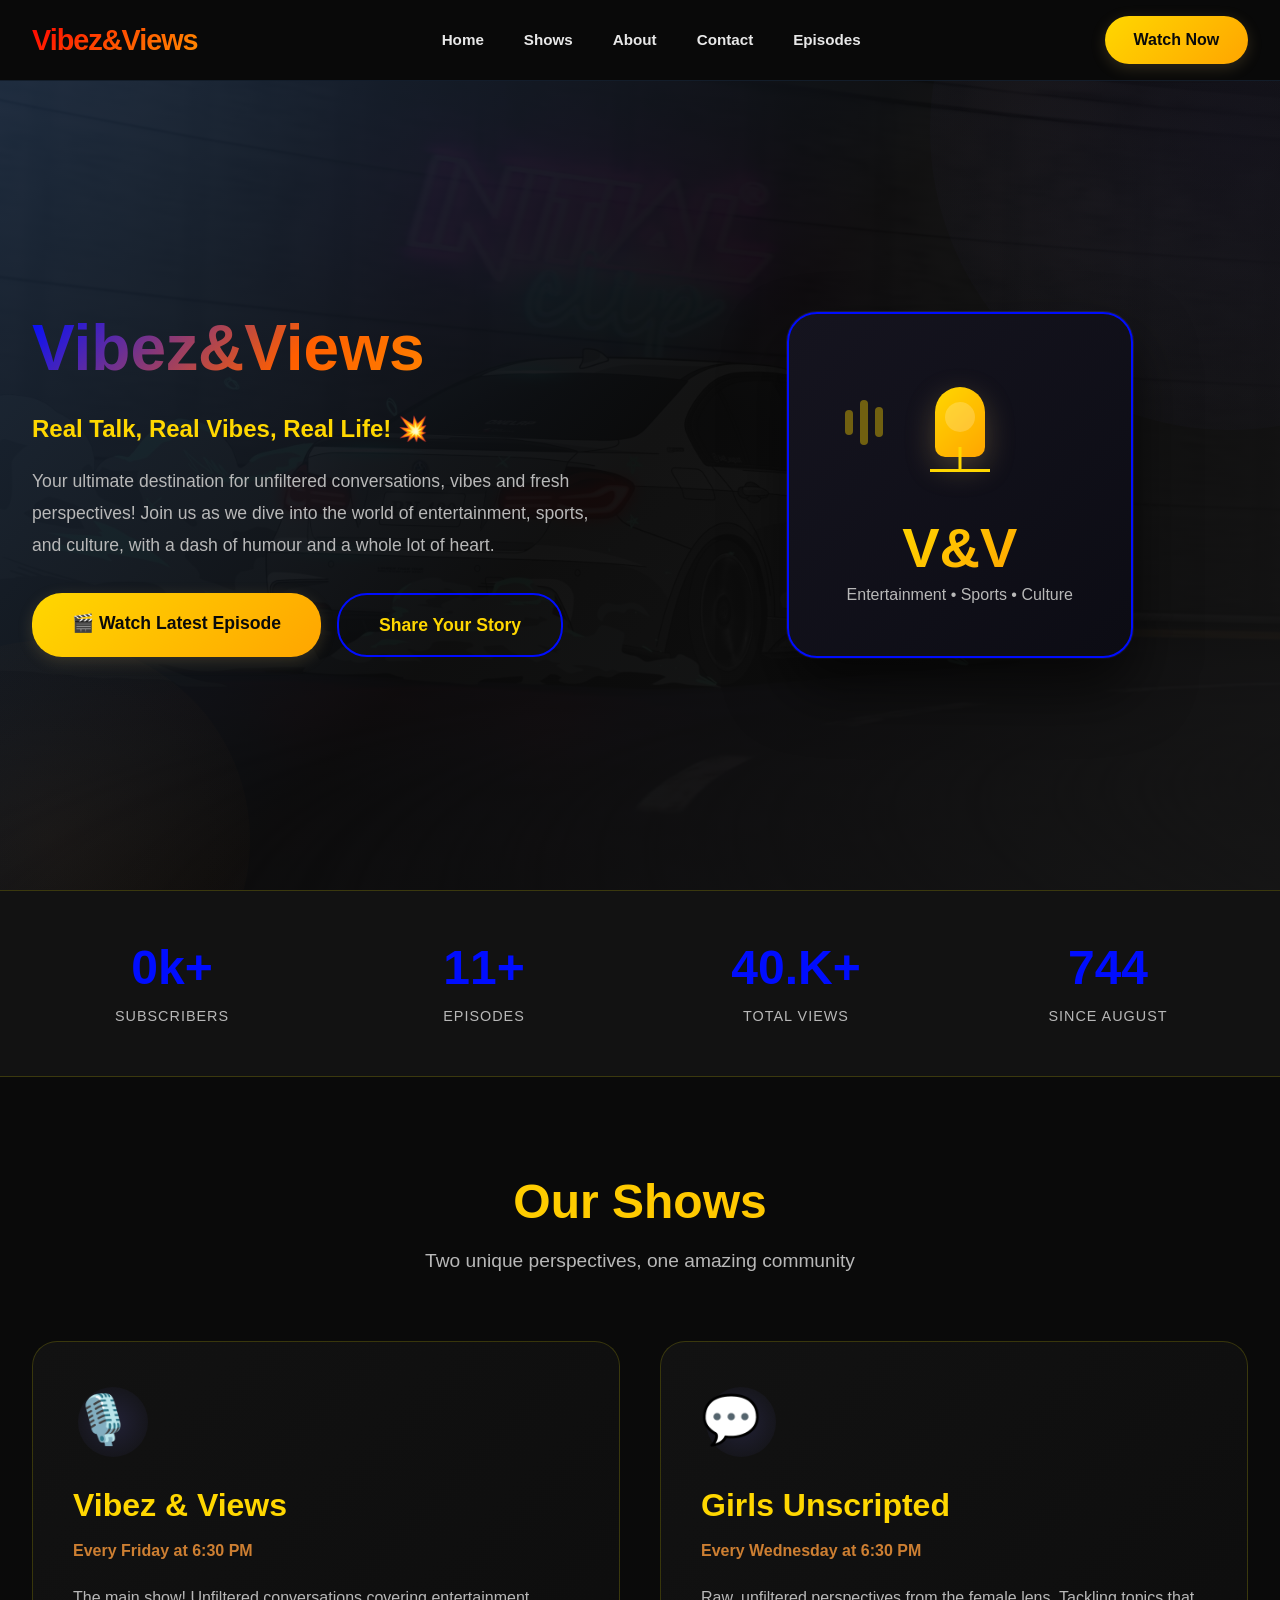
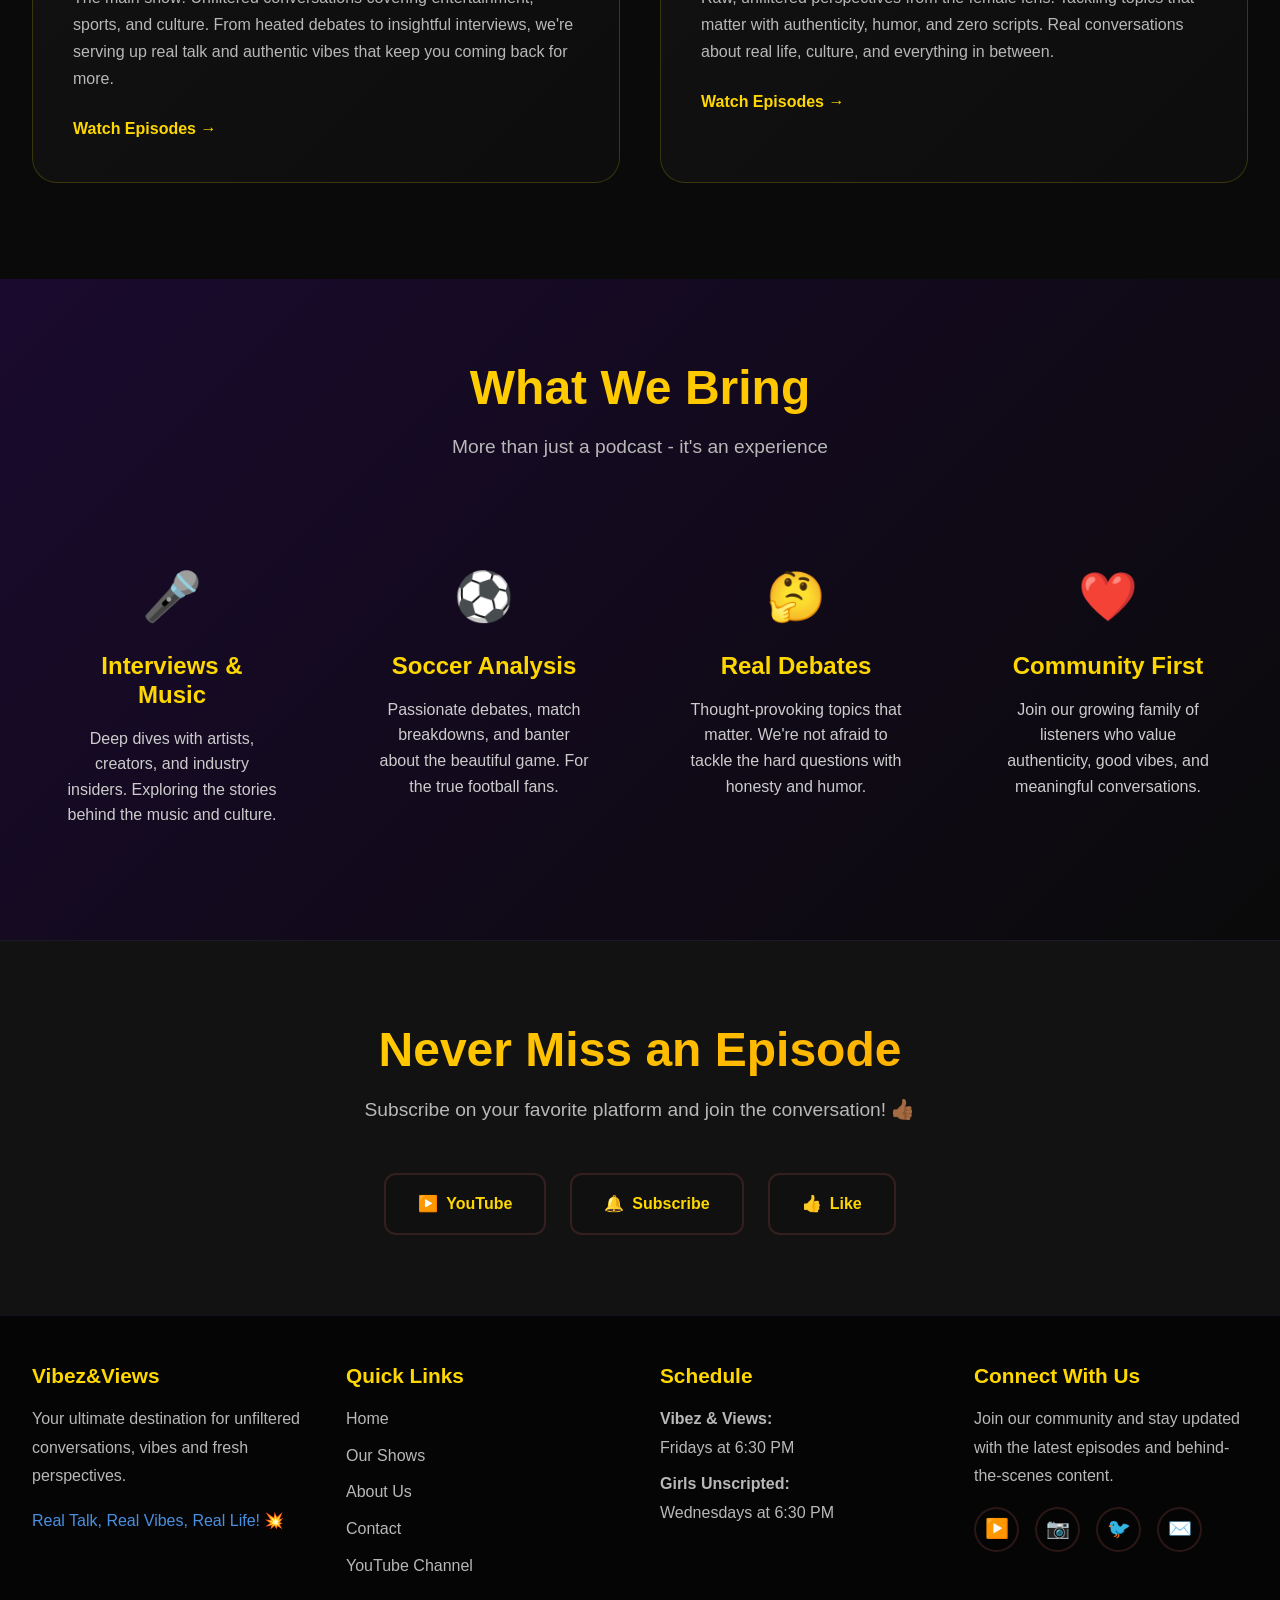
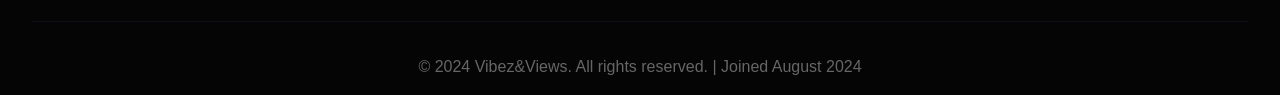
==== VandV/index.html @ 03bcaabc "Add files via upload" ====
<!DOCTYPE html>
<html lang="en">
<head>
    <meta charset="UTF-8">
    <meta name="viewport" content="width=device-width, initial-scale=1.0">
    <meta name="description" content="Vibez&Views - Your ultimate destination for unfiltered conversations, vibes and fresh perspectives. Real Talk, Real Vibes, Real Life!">
    <meta name="keywords" content="podcast, entertainment, sports, culture, interviews, debates">
    <title>Vibez&Views | Real Talk, Real Vibes, Real Life</title>
    <link rel="stylesheet" href="base.css">
    <link rel="stylesheet" href="components.css">
    <link rel="stylesheet" href="animations.css">
    <link rel="stylesheet" href="responsive.css">
</head>
<body>
    <!-- Header -->
    <header>
        <nav>
            <div class="logo" ><a href="#home">Vibez&Views</a></div>
            <ul class="nav-links">
                <li><a href="#home">Home</a></li>
                <li><a href="#shows">Shows</a></li>
                <li><a href="#about">About</a></li>
                <li><a href="contact.html">Contact</a></li>
                <li><a href="episodes.html">Episodes</a></li>
            </ul>
            <a href="https://www.youtube.com/@VibezandViews" target="_blank" class="subscribe-btn">Watch Now</a>
            <button class="mobile-menu-btn">☰</button>
        </nav>
    </header>

    <!-- Hero Section -->
    <section class="hero" id="home">
        <div class="hero-content">
            <div class="hero-text">
                <h1>Vibez&Views</h1>
                <p class="tagline">Real Talk, Real Vibes, Real Life! 💥</p>
                <p>Your ultimate destination for unfiltered conversations, vibes and fresh perspectives! Join us as we dive into the world of entertainment, sports, and culture, with a dash of humour and a whole lot of heart.</p>
                <div class="hero-cta">
                    <a href="https://www.youtube.com/@VibezandViews" target="_blank" class="btn-primary">🎬 Watch Latest Episode</a>
                    <a href="contact.html" class="btn-secondary">Share Your Story</a>
                </div>
            </div>
            <div class="hero-visual">
                <div class="podcast-cover">
                    <div class="mic-icon">
                        <div class="mic-body"></div>
                        <div class="mic-stand"></div>
                        <div class="sound-wave wave-1"></div>
                        <div class="sound-wave wave-2"></div>
                        <div class="sound-wave wave-3"></div>
                    </div>
                    <h2>V&V</h2>
                    <p style="text-align: center; color: #b8b8b8;">Entertainment • Sports • Culture</p>
                </div>
            </div>
        </div>
    </section>

    <!-- Stats Section -->
    <section class="stats">
        <div class="stats-container">
            <div class="stat-item">
                <h3>1k+</h3>
                <p>Subscribers</p>
            </div>
            <div class="stat-item">
                <h3>30+</h3>
                <p>Episodes</p>
            </div>
            <div class="stat-item">
                <h3>10.9K+</h3>
                <p>Total Views</p>
            </div>
            <div class="stat-item">
                <h3>2024</h3>
                <p>Since August</p>
            </div>
        </div>
    </section>

    <!-- Shows Section -->
    <section class="shows" id="shows">
        <div class="section-header">
            <h2>Our Shows</h2>
            <p>Two unique perspectives, one amazing community</p>
        </div>
        <div class="shows-grid">
            <div class="show-card">
                <div class="show-icon">
                    <span class="icon-emoji">🎙️</span>
                    <div class="icon-glow"></div>
                </div>
                <h3>Vibez & Views</h3>
                <p class="schedule">Every Friday at 6:30 PM</p>
                <p>The main show! Unfiltered conversations covering entertainment, sports, and culture. From heated debates to insightful interviews, we're serving up real talk and authentic vibes that keep you coming back for more.</p>
                <a href="https://www.youtube.com/@VibezandViews" target="_blank" class="watch-link">Watch Episodes →</a>
            </div>
            <div class="show-card">
                <div class="show-icon">
                    <span class="icon-emoji">💬</span>
                    <div class="icon-glow"></div>
                </div>
                <h3>Girls Unscripted</h3>
                <p class="schedule">Every Wednesday at 6:30 PM</p>
                <p>Raw, unfiltered perspectives from the female lens. Tackling topics that matter with authenticity, humor, and zero scripts. Real conversations about real life, culture, and everything in between.</p>
                <a href="https://www.youtube.com/@VibezandViews" target="_blank" class="watch-link">Watch Episodes →</a>
            </div>
        </div>
    </section>

    <!-- Features Section -->
    <section class="features" id="about">
        <div class="section-header">
            <h2>What We Bring</h2>
            <p>More than just a podcast - it's an experience</p>
        </div>
        <div class="features-grid">
            <div class="feature-card">
                <div class="feature-icon">
                    <span>🎤</span>
                </div>
                <h3>Interviews & Music</h3>
                <p>Deep dives with artists, creators, and industry insiders. Exploring the stories behind the music and culture.</p>
            </div>
            <div class="feature-card">
                <div class="feature-icon">
                    <span>⚽</span>
                </div>
                <h3>Soccer Analysis</h3>
                <p>Passionate debates, match breakdowns, and banter about the beautiful game. For the true football fans.</p>
            </div>
            <div class="feature-card">
                <div class="feature-icon">
                    <span>🤔</span>
                </div>
                <h3>Real Debates</h3>
                <p>Thought-provoking topics that matter. We're not afraid to tackle the hard questions with honesty and humor.</p>
            </div>
            <div class="feature-card">
                <div class="feature-icon">
                    <span>❤️</span>
                </div>
                <h3>Community First</h3>
                <p>Join our growing family of listeners who value authenticity, good vibes, and meaningful conversations.</p>
            </div>
        </div>
    </section>

             </div>
        </div>
    </section>

    <!-- Subscribe Section -->
    <section class="subscribe-section">
        <h2>Never Miss an Episode</h2>
        <p>Subscribe on your favorite platform and join the conversation! 👍🏾</p>
        <div class="platform-links">
            <a href="https://www.youtube.com/@VibezandViews" target="_blank" class="platform-btn">
                <span>▶️</span> YouTube
            </a>
            <a href="https://www.youtube.com/@VibezandViews" target="_blank" class="platform-btn">
                <span>🔔</span> Subscribe
            </a>
            <a href="https://www.youtube.com/@VibezandViews" target="_blank" class="platform-btn">
                <span>👍</span> Like
            </a>
        </div>
    </section>

    <!-- Footer -->
    <footer>
        <div class="footer-content">
            <div class="footer-section">
                <h3>Vibez&Views</h3>
                <p>Your ultimate destination for unfiltered conversations, vibes and fresh perspectives.</p>
                <p style="margin-top: 1rem; color: #4a90e2;">Real Talk, Real Vibes, Real Life! 💥</p>
            </div>
            <div class="footer-section">
                <h3>Quick Links</h3>
                <a href="#home">Home</a>
                <a href="#shows">Our Shows</a>
                <a href="#about">About Us</a>
                <a href="contact.html">Contact</a>
                <a href="https://www.youtube.com/@VibezandViews" target="_blank">YouTube Channel</a>
            </div>
            <div class="footer-section">
                <h3>Schedule</h3>
                <p><strong>Vibez & Views:</strong><br>Fridays at 6:30 PM</p>
                <p><strong>Girls Unscripted:</strong><br>Wednesdays at 6:30 PM</p>
            </div>
            <div class="footer-section">
                <h3>Connect With Us</h3>
                <p>Join our community and stay updated with the latest episodes and behind-the-scenes content.</p>
                <div class="social-links">
                    <a href="https://www.youtube.com/@VibezandViews" target="_blank" title="YouTube">▶️</a>
                    <a href="#" title="Instagram">📷</a>
                    <a href="#" title="Twitter">🐦</a>
                    <a href="contact.html" title="Contact">✉️</a>
                </div>
            </div>
        </div>
        <div class="footer-bottom">
            <p>&copy; 2024 Vibez&Views. All rights reserved. | Joined August 2024</p>
        </div>
    </footer>

    <script src="script.js"></script>
</body>
</html>
---- VandV/base.css ----
/* ========================================
   BASE STYLES & VARIABLES
   ======================================== */

* {
    margin: 0;
    padding: 0;
    box-sizing: border-box;
}

:root {
    /* Color Variables */
    --primary-gold: #FFD700;
    --gold-dark: #FFA500;
    --gold-light: #FFA500;
    --accent-bronze: #cd7f32;
    --primary-blue: rgb(0, 13, 255);
    --primary-green: #15ff00;
    --primary-red: #ff0000;
    --primary-orange: #ff5e00;
    --primary-pink: #ff005d;
    
    /* Background Colors */
    --bg-dark: #0a0a0a;
    --bg-darker: #050505;
    --bg-card: #121212;
    
    /* Text Colors */
    --text-light: #e8e8e8;
    --text-muted: #b8b8b8;
    
    /* Spacing */
    --spacing-xs: 0.5rem;
    --spacing-sm: 1rem;
    --spacing-md: 2rem;
    --spacing-lg: 4rem;
    --spacing-xl: 6rem;
    
    /* Border Radius */
    --radius-sm: 12px;
    --radius-md: 20px;
    --radius-lg: 25px;
    --radius-xl: 30px;
    
    /* Shadows */
    --shadow-sm: 0 4px 15px rgba(201, 169, 97, 0.2);
    --shadow-md: 0 8px 25px rgba(201, 169, 97, 0.3);
    --shadow-lg: 0 20px 50px rgba(201, 169, 97, 0.2);
    
    /* Transitions */
    --transition-fast: 0.2s ease;
    --transition-normal: 0.3s ease;
    --transition-slow: 0.5s ease;
}

/* ========================================
   BASE ELEMENTS
   ======================================== */

body {
    font-family: 'Segoe UI', Tahoma, Geneva, Verdana, sans-serif;
    background: var(--bg-dark);
    color: var(--text-light);
    overflow-x: hidden;
    line-height: 1.6;
}

h1, h2, h3, h4, h5, h6 {
    line-height: 1.2;
    font-weight: 900;
}

a {
    text-decoration: none;
    color: inherit;
    transition: var(--transition-normal);
}

button {
    border: none;
    background: none;
    cursor: pointer;
    font-family: inherit;
}

input, select, textarea {
    font-family: inherit;
    font-size: inherit;
}

img {
    max-width: 100%;
    height: auto;
    display: block;
}

/* ========================================
   UTILITY CLASSES
   ======================================== */

.container {
    max-width: 1400px;
    margin: 0 auto;
    padding: 0 var(--spacing-md);
}

.section-padding {
    padding: var(--spacing-xl) var(--spacing-md);
}

.text-center {
    text-align: center;
}

.text-gradient {
    background: linear-gradient(135deg, var(--primary-gold), var(--gold--primary-gold-light));
    -webkit-background-clip: text;
    -webkit-text-fill-color: transparent;
}

/* ========================================
   CUSTOM SCROLLBAR
   ======================================== */

::-webkit-scrollbar {
    width: 12px;
}

::-webkit-scrollbar-track {
    background: var(--bg-darker);
}

::-webkit-scrollbar-thumb {
    background: var(--primary-gold);
    border-radius: 6px;
}

::-webkit-scrollbar-thumb:hover {
    background: var(--gold--primary-gold-light);
}

/* Firefox */
* {
    scrollbar-width: thin;
    scrollbar-color: var(--primary-gold) var(--bg-darker);
}

/* ========================================
   TEXT SELECTION
   ======================================== */

::selection {
    background: var(--primary-gold);
    color: var(--bg-dark);
}

::-moz-selection {
    background: var(--primary-gold);
    color: var(--bg-dark);
}

/* ========================================
   FOCUS STYLES
   ======================================== */

*:focus-visible {
    outline: 2px solid var(--primary-gold);
    outline-offset: 2px;
}

/* ========================================
   PLACEHOLDER STYLES
   ======================================== */

::placeholder {
    color: rgba(184, 184, 184, 0.5);
    font-size: 0.95rem;
}

::-webkit-input-placeholder {
    color: rgba(184, 184, 184, 0.5);
}

::-moz-placeholder {
    color: rgba(184, 184, 184, 0.5);
}

:-ms-input-placeholder {
    color: rgba(184, 184, 184, 0.5);
}

/* ========================================
   SMOOTH TRANSITIONS
   ======================================== */

a, button, input, select, textarea {
    transition: all var(--transition-normal);
}

/* ========================================
   PRINT STYLES
   ======================================== */

@media print {
    header,
    .hero::before,
    .hero::after,
    .subscribe-section,
    footer,
    .mobile-menu-btn {
        display: none;
    }

    body {
        background: white;
        color: black;
    }

    .show-card,
    .feature-card,
    .contact-form-wrapper {
        border: 1px solid #ddd;
        break-inside: avoid;
        page-break-inside: avoid;
    }

    a[href]::after {
        content: " (" attr(href) ")";
        font-size: 0.8em;
        color: #666;
    }
}
---- VandV/components.css ----
/* ========================================
   HEADER & NAVIGATION
   ======================================== */

header {
    position: fixed;
    top: 0;
    width: 100%;
    background: rgba(10, 10, 10, 0.95);
    backdrop-filter: blur(10px);
    z-index: 1000;
    padding: 1rem 0;
    border-bottom: 1px solid rgba(74, 144, 226, 0.15);
    transition: box-shadow var(--transition-normal);
}

nav {
    max-width: 1400px;
    margin: 0 auto;
    padding: 0 var(--spacing-md);
    display: flex;
    justify-content: space-between;
    align-items: center;
}

.logo {
    font-size: 1.8rem;
    font-weight: 900;
    background: linear-gradient(135deg, var(--primary-red), var(--primary-orange), var(--gold-dark), var(--primary-green));
    background-size: 200% auto;
    -webkit-background-clip: text;
    -webkit-text-fill-color: transparent;
    letter-spacing: -1px;
    cursor: pointer;
}

.nav-links {
    display: flex;
    gap: 2.5rem;
    list-style: none;
}

.nav-links a {
    color: var(--text-light);
    font-weight: 600;
    font-size: 0.95rem;
    position: relative;
}

.nav-links a::after {
    content: '';
    position: absolute;
    bottom: -5px;
    left: 0;
    width: 0;
    height: 2px;
    background: var(--primary-orange);
    transition: width var(--transition-normal);
}

.nav-links a:hover {
    color: var(--primary-green);
}

.nav-links a:hover::after {
    width: 100%;
}

.subscribe-btn {
    background: linear-gradient(135deg, var(--primary-gold), var(--gold-dark));
    color: var(--bg-dark);
    padding: 0.7rem 1.8rem;
    border-radius: 25px;
    font-weight: 700;
    box-shadow: var(--shadow-sm);
}

.subscribe-btn:hover {
    transform: translateY(-2px);
    box-shadow: var(--shadow-md);
}

.mobile-menu-btn {
    display: none;
    color: var(--primary-gold);
    font-size: 1.5rem;
    cursor: pointer;
}

/* ========================================
   HERO SECTION
   ======================================== */

.hero {
    margin-top: 80px;
    min-height: 90vh;
    display: flex;
    align-items: center;
    background: linear-gradient(135deg, rgba(26, 42, 63, 0.95) 0%, rgba(10, 10, 10, 0.95) 50%, rgba(20, 20, 20, 0.95) 100%),
                url('images/hero-background.jpg');
    background-size: cover;
    background-position: center;
    background-repeat: no-repeat;
    background-attachment: fixed;
    position: relative;
    overflow: hidden;
}

.hero::before {
    content: '';
    position: absolute;
    width: 600px;
    height: 600px;
    background: radial-gradient(circle, rgba(107, 97, 201, 0.08), transparent);
    border-radius: 50%;
    top: -250px;
    right: -250px;
}

.hero::after {
    content: '';
    position: absolute;
    width: 400px;
    height: 400px;
    background: radial-gradient(circle, rgba(205, 127, 50, 0.06), transparent);
    border-radius: 50%;
    bottom: -150px;
    left: -150px;
}

.hero-content {
    max-width: 1400px;
    margin: 0 auto;
    padding: 4rem var(--spacing-md);
    display: grid;
    grid-template-columns: 1fr 1fr;
    gap: 4rem;
    align-items: center;
    position: relative;
    z-index: 1;
}

.hero-text h1 {
    font-size: 4.5rem;
    font-weight: 900;
    line-height: 1.1;
    margin-bottom: 1.5rem;
    background: linear-gradient(135deg, #000dff, #ff5e00, #FFA500 , #15ff00, #ff0000);
    background-size: 200% auto;
    -webkit-background-clip: text;
    -webkit-text-fill-color: transparent;
}

.hero-text .tagline {
    font-size: 1.5rem;
    color: var(--primary-gold);
    margin-bottom: 1rem;
    font-weight: 700;
}

.hero-text p {
    font-size: 1.1rem;
    line-height: 1.8;
    color: var(--text-muted);
    margin-bottom: 2rem;
}

.hero-cta {
    display: flex;
    gap: 1rem;
    flex-wrap: wrap;
}

.btn-primary {
    background: linear-gradient(135deg, var(--primary-gold), var(--gold-dark));
    color: var(--bg-dark);
    padding: 1rem 2.5rem;
    border-radius: var(--radius-xl);
    font-weight: 700;
    font-size: 1.1rem;
    display: inline-block;
    box-shadow: var(--shadow-sm);
}

.btn-primary:hover {
    transform: translateY(-3px);
    box-shadow: 0 12px 35px rgba(106, 97, 201, 0.4);
}

.btn-primary:active {
    transform: translateY(0) scale(0.98);
}

.btn-secondary {
    background: transparent;
    color: var(--primary-gold);
    padding: 1rem 2.5rem;
    border: 2px solid var(--primary-blue);
    border-radius: var(--radius-xl);
    font-weight: 700;
    font-size: 1.1rem;
    display: inline-block;
}

.btn-secondary:hover {
    background: var(--primary-gold);
    color: var(--bg-dark);
    box-shadow: var(--shadow-sm);
}

.btn-secondary:active {
    transform: scale(0.98);
}

.hero-visual {
    display: flex;
    justify-content: center;
    align-items: center;
    position: relative;
}

.podcast-cover {
    width: 60%;
    max-width: 500px;
    aspect-ratio: 1;
    background: linear-gradient(135deg, #15141f, #0c0c14);
    border-radius: var(--radius-xl);
    display: flex;
    flex-direction: column;
    justify-content: center;
    align-items: center;
    padding: 3rem;
    box-shadow: 0 30px 60px rgba(0, 0, 0, 0.6),
                0 0 0 1px rgba(107, 97, 201, 0.2);
    border: 2px solid var(--primary-blue);
    position: relative;
}

.podcast-cover h2 {
    font-size: 3.5rem;
    text-align: center;
    margin-top: 2rem;
    background: linear-gradient(135deg, var(--primary-gold), var(--gold-light));
    -webkit-background-clip: text;
    -webkit-text-fill-color: transparent;
}

/* Microphone Icon */
.mic-icon {
    position: relative;
    width: 120px;
    height: 120px;
    display: flex;
    justify-content: center;
    align-items: center;
}

.mic-body {
    width: 50px;
    height: 70px;
    background: linear-gradient(135deg, var(--primary-gold), var(--gold-dark));
    border-radius: 25px 25px 10px 10px;
    position: relative;
    box-shadow: 0 10px 30px rgba(201, 169, 97, 0.3);
}

.mic-body::before {
    content: '';
    position: absolute;
    width: 30px;
    height: 30px;
    background: rgba(255, 255, 255, 0.2);
    border-radius: 50%;
    top: 15px;
    left: 50%;
    transform: translateX(-50%);
}

.mic-stand {
    position: absolute;
    bottom: 10px;
    width: 60px;
    height: 3px;
    background: var(--primary-gold);
}

.mic-stand::before {
    content: '';
    position: absolute;
    width: 3px;
    height: 25px;
    background: var(--primary-gold);
    bottom: 0;
    left: 50%;
    transform: translateX(-50%);
}

.sound-wave {
    position: absolute;
    width: 8px;
    background: var(--primary-gold);
    opacity: 0.4;
    border-radius: 4px;
}

.wave-1 {
    height: 30px;
    left: -25px;
}

.wave-2 {
    height: 45px;
    left: -40px;
}

.wave-3 {
    height: 25px;
    left: -55px;
}

/* ========================================
   STATS SECTION
   ======================================== */

.stats {
    background: var(--bg-card);
    padding: 3rem var(--spacing-md);
    border-top: 1px solid rgba(225, 215, 0, 0.2);
    border-bottom: 1px solid rgba(225, 215, 0, 0.2);
}

.stats-container {
    max-width: 1400px;
    margin: 0 auto;
    display: grid;
    grid-template-columns: repeat(auto-fit, minmax(200px, 1fr));
    gap: var(--spacing-md);
    text-align: center;
}

.stat-item {
    position: relative;
    overflow: hidden;
}

.stat-item h3 {
    font-size: 3rem;
    color: var(--primary-blue);
    margin-bottom: 0.5rem;
    font-weight: 900;
}

.stat-item p {
    color: var(--text-muted);
    font-size: 1rem;
    text-transform: uppercase;
    letter-spacing: 1px;
    font-size: 0.9rem;
}

.stat-item::before {
    content: '';
    position: absolute;
    bottom: 0;
    left: 50%;
    transform: translateX(-50%);
    width: 50px;
    height: 3px;
    background: linear-gradient(90deg, transparent, var(--primary-gold), transparent);
    opacity: 0;
    transition: opacity var(--transition-slow);
}

.stat-item:hover::before {
    opacity: 1;
}

/* ========================================
   SECTION HEADERS
   ======================================== */

.section-header {
    max-width: 1400px;
    margin: 0 auto 4rem;
    text-align: center;
}

.section-header h2 {
    font-size: 3rem;
    font-weight: 900;
    margin-bottom: 1rem;
    background: linear-gradient(135deg, var(--primary-gold), var(--gold-light));
    background-size: 200% auto;
    -webkit-background-clip: text;
    -webkit-text-fill-color: transparent;
}

.section-header p {
    font-size: 1.2rem;
    color: var(--text-muted);
}

/* ========================================
   SHOWS SECTION
   ======================================== */

.shows {
    padding: var(--spacing-xl) var(--spacing-md);
    background: var(--bg-dark);
}

.shows-grid {
    max-width: 1400px;
    margin: 0 auto;
    display: grid;
    grid-template-columns: repeat(auto-fit, minmax(320px, 1fr));
    gap: 2.5rem;
}

.show-card {
    background: linear-gradient(135deg, var(--bg-card), #0d0d0d);
    border-radius: var(--radius-lg);
    padding: 2.5rem;
    border: 1px solid rgba(225, 215, 0, 0.2);
    transition: all 0.4s;
    cursor: pointer;
    position: relative;
    overflow: hidden;
}

.show-card::before {
    content: '';
    position: absolute;
    top: 0;
    left: 0;
    right: 0;
    height: 4px;
    background: linear-gradient(90deg, var(--primary-gold), var(--accent-bronze));
    transform: scaleX(0);
    transition: transform 0.4s;
}

.show-card:hover::before {
    transform: scaleX(1);
}

.show-card:hover {
    transform: translateY(-10px);
    box-shadow: var(--shadow-lg);
    border-color: var(--primary-gold);
}

.show-icon {
    position: relative;
    width: 80px;
    height: 80px;
    margin-bottom: 1.5rem;
}

.icon-emoji {
    font-size: 3rem;
    position: relative;
    z-index: 2;
}

.icon-glow {
    position: absolute;
    top: 50%;
    left: 50%;
    transform: translate(-50%, -50%);
    width: 70px;
    height: 70px;
    background: radial-gradient(circle, rgba(99, 97, 201, 0.2), transparent);
    border-radius: 50%;
}

.show-card h3 {
    font-size: 2rem;
    margin-bottom: 0.8rem;
    color: var(--primary-gold);
}

.show-card .schedule {
    color: var(--accent-bronze);
    font-weight: 600;
    margin-bottom: 1.2rem;
    font-size: 1rem;
}

.show-card p {
    color: var(--text-muted);
    line-height: 1.7;
    margin-bottom: 1.5rem;
}

.watch-link {
    display: inline-block;
    color: var(--primary-gold);
    font-weight: 600;
    transition: all var(--transition-normal);
}

.watch-link:hover {
    color: var(--gold-light);
    transform: translateX(5px);
}

/* ========================================
   FEATURES SECTION
   ======================================== */

.features {
    padding: 5rem 2rem;
    background: linear-gradient(135deg, #1a0a2e 0%, #0a0a0a 100%);
}

.features-grid {
    max-width: 1400px;
    margin: 3rem auto 0;
    display: grid;
    grid-template-columns: repeat(auto-fit, minmax(250px, 1fr));
    gap: 2rem;
}

.feature-card {
    text-align: center;
    padding: 2rem;
}

.feature-icon span {
    font-size: 3rem;
    margin-bottom: 1rem;
    display: inline-block;
    animation: bounce 2s ease-in-out infinite;
}

.feature-card h3 {
    font-size: 1.5rem;
    margin-bottom: 1rem;
    color: #FFD700;
}

.feature-card p {
    color: #ccc;
    line-height: 1.6;
}


/* ========================================
   CONTACT SECTION
   ======================================== */

.contact-section {
    padding: var(--spacing-xl) var(--spacing-md);
    background: var(--bg-dark);
}

.contact-container {
    max-width: 1400px;
    margin: 0 auto;
    display: grid;
    grid-template-columns: 1fr 1.2fr;
    gap: 4rem;
    align-items: start;
}

.contact-info h2 {
    font-size: 3rem;
    font-weight: 900;
    margin-bottom: 1rem;
    background: linear-gradient(135deg, var(--primary-gold), var(--gold-light));
    -webkit-background-clip: text;
    -webkit-text-fill-color: transparent;
}

.contact-subtitle {
    font-size: 1.2rem;
    color: var(--text-muted);
    margin-bottom: 3rem;
    line-height: 1.6;
}

.contact-details {
    margin-bottom: 3rem;
}

.contact-item {
    display: flex;
    gap: 1.5rem;
    align-items: start;
    margin-bottom: 2rem;
    padding: 1.5rem;
    background: rgba(99, 97, 201, 0.05);
    border-radius: var(--radius-sm);
    border: 1px solid rgba(97, 97, 201, 0.1);
    transition: all var(--transition-normal);
    position: relative;
}

.contact-item:hover {
    background: rgba(109, 97, 201, 0.08);
    transform: translateX(5px);
}

.contact-item::before {
    content: '';
    position: absolute;
    left: 0;
    top: 50%;
    transform: translateY(-50%);
    width: 4px;
    height: 0;
    background: var(--primary-gold);
    transition: height var(--transition-normal);
    border-radius: 2px;
}

.contact-item:hover::before {
    height: 60%;
}

.contact-icon {
    font-size: 2rem;
    width: 50px;
    height: 50px;
    background: linear-gradient(135deg, rgba(107, 97, 201, 0.2), rgba(55, 50, 205, 0.2));
    border-radius: var(--radius-sm);
    display: flex;
    align-items: center;
    justify-content: center;
    flex-shrink: 0;
}

.contact-item h4 {
    color: var(--primary-gold);
    margin-bottom: 0.3rem;
    font-size: 1.1rem;
}

.contact-item p {
    color: var(--text-muted);
}

.contact-cta {
    background: linear-gradient(135deg, var(--bg-card), #0d0d0d);
    padding: 2rem;
    border-radius: var(--radius-md);
    border: 1px solid rgba(101, 97, 201, 0.15);
}

.contact-cta h3 {
    color: var(--primary-gold);
    margin-bottom: 1rem;
    font-size: 1.3rem;
}

.contact-cta ul {
    list-style: none;
}

.contact-cta li {
    color: var(--text-muted);
    margin-bottom: 0.8rem;
    padding-left: 0.5rem;
}

/* ========================================
   CONTACT FORM
   ======================================== */

.contact-form-wrapper {
    background: linear-gradient(135deg, var(--bg-card), #0d0d0d);
    padding: 3rem;
    border-radius: var(--radius-lg);
    border: 1px solid rgba(102, 97, 201, 0.15);
    box-shadow: 0 20px 50px rgba(0, 0, 0, 0.3);
}

.contact-form h3 {
    font-size: 1.8rem;
    color: var(--primary-gold);
    margin-bottom: 2rem;
}

.form-group {
    margin-bottom: 1.8rem;
}

.form-group label {
    display: block;
    color: var(--text-light);
    margin-bottom: 0.6rem;
    font-weight: 600;
    font-size: 0.95rem;
}

.form-group input,
.form-group select,
.form-group textarea {
    width: 100%;
    padding: 1rem 1.2rem;
    background: rgba(255, 255, 255, 0.05);
    border: 1px solid rgba(106, 97, 201, 0.2);
    border-radius: var(--radius-sm);
    color: var(--text-light);
    font-size: 1rem;
    transition: all var(--transition-normal);
}

.form-group input:focus,
.form-group select:focus,
.form-group textarea:focus {
    outline: none;
    border-color: var(--primary-gold);
    background: rgba(255, 255, 255, 0.08);
    box-shadow: 0 0 0 3px rgba(104, 97, 201, 0.15),
                0 4px 12px rgba(107, 97, 201, 0.1);
}

.form-group textarea {
    resize: vertical;
    min-height: 120px;
}

.form-group select {
    cursor: pointer;
}

/* Phone Input with Country Code */
.phone-input-wrapper {
    display: flex;
    gap: 0.5rem;
}

.country-select {
    padding: 1rem;
    background: rgba(255, 255, 255, 0.05);
    border: 1px solid rgba(74, 144, 226, 0.2);
    border-radius: var(--radius-sm);
    color: var(--text-light);
    font-size: 1rem;
    cursor: pointer;
    transition: all var(--transition-normal);
    flex: 0 0 80px;
    min-width: 80px;
}

.country-select:focus {
    outline: none;
    border-color: var(--primary-blue);
    background: rgba(12, 8, 8, 0.08);
}

.phone-number-input {
    flex: 1;
}

/* File Upload Styles */
.file-upload-wrapper {
    margin-top: 0.5rem;
}

.file-input {
    display: none;
}

.file-label {
    display: flex;
    align-items: center;
    gap: 1rem;
    padding: 1.2rem;
    background: rgba(255, 255, 255, 0.05);
    border: 2px dashed rgba(74, 144, 226, 0.3);
    border-radius: var(--radius-sm);
    cursor: pointer;
    transition: all var(--transition-normal);
}

.file-label:hover {
    background: rgba(255, 255, 255, 0.08);
    border-color: var(--primary-blue);
}

.file-icon {
    font-size: 2rem;
}

.file-text {
    color: var(--primary-blue);
    font-weight: 600;
}

.file-name {
    color: var(--text-muted);
    font-size: 0.9rem;
    margin-left: auto;
}

.file-info {
    margin-top: 0.5rem;
    font-size: 0.85rem;
    color: var(--text-muted);
}

/* Drag and Drop Area */
.drag-drop-area {
    position: relative;
}

.drag-drop-label {
    flex-direction: column;
    text-align: center;
    padding: 2rem;
    min-height: 150px;
    justify-content: center;
}

.drag-drop-area.drag-over .file-label {
    background: rgba(74, 144, 226, 0.1);
    border-color: var(--primary-blue);
    border-style: solid;
}

.drag-drop-label .file-icon {
    font-size: 3rem;
    margin-bottom: 0.5rem;
}

.drag-drop-label .file-text {
    margin-bottom: 0.5rem;
}

.drag-drop-label .file-name {
    margin-left: 0;
    margin-top: 0.5rem;
}

.checkbox-group {
    display: flex;
    align-items: start;
}

.checkbox-label {
    display: flex;
    align-items: start;
    gap: 0.8rem;
    cursor: pointer;
    color: var(--text-muted);
    font-weight: 400;
}

.checkbox-label input[type="checkbox"] {
    width: auto;
    margin-top: 0.2rem;
    cursor: pointer;
    accent-color: var(--primary-gold);
}

.submit-btn {
    width: 100%;
    padding: 1.2rem 2rem;
    background: linear-gradient(135deg, var(--primary-gold), var(--gold-dark));
    color: var(--bg-dark);
    border: none;
    border-radius: var(--radius-sm);
    font-size: 1.1rem;
    font-weight: 700;
    cursor: pointer;
    transition: all var(--transition-normal);
    display: flex;
    align-items: center;
    justify-content: center;
    gap: 0.8rem;
    box-shadow: var(--shadow-md);
}

.submit-btn:hover {
    transform: translateY(-3px);
    box-shadow: 0 12px 35px rgba(104, 97, 201, 0.5);
}

.submit-btn:active {
    transform: translateY(-1px) scale(0.98);
}

.form-note {
    text-align: center;
    color: var(--text-muted);
    font-size: 0.9rem;
    margin-top: 1.5rem;
}

/* Form Validation States */
.form-group input.error,
.form-group select.error,
.form-group textarea.error {
    border-color: #cd3232;
}

.form-group input.success,
.form-group select.success,
.form-group textarea.success {
    border-color: #4CAF50;
}

/* ========================================
   SUBSCRIBE SECTION
   ======================================== */

.subscribe-section {
    padding: 5rem var(--spacing-md);
    background: var(--bg-card);
    text-align: center;
    border-top: 1px solid rgba(106, 97, 201, 0.1);
}

.subscribe-section h2 {
    font-size: 3rem;
    margin-bottom: 1rem;
    background: linear-gradient(135deg, var(--primary-gold), var(--gold-light));
    -webkit-background-clip: text;
    -webkit-text-fill-color: transparent;
}

.subscribe-section p {
    font-size: 1.2rem;
    color: var(--text-muted);
    margin-bottom: 3rem;
}

.platform-links {
    max-width: 800px;
    margin: 0 auto;
    display: flex;
    justify-content: center;
    gap: 1.5rem;
    flex-wrap: wrap;
}

.platform-btn {
    background: rgba(0, 0, 0, 0.1);
    color: var(--primary-gold);
    padding: 1rem 2rem;
    border-radius: var(--radius-sm);
    font-weight: 700;
    border: 2px solid rgba(201, 97, 97, 0.2);
    transition: all var(--transition-normal);
    display: flex;
    align-items: center;
    gap: 0.5rem;
}

.platform-btn:hover {
    background: var(--primary-gold);
    color: var(--bg-dark);
    transform: translateY(-3px);
    box-shadow: var(--shadow-md);
}

/* ========================================
    EPISODES PAGE HERO
   ======================================== */

.shows-hero {
    margin-top: 80px;
    padding: 5rem var(--spacing-md) 3rem;
    background: linear-gradient(135deg, rgba(26, 42, 63, 0.95) 0%, rgba(10, 10, 10, 0.95) 50%, rgba(20, 20, 20, 0.95) 100%),
                url('images/hero-background.jpg');
    text-align: center;
    position: relative;
    overflow: hidden;
}

.shows-hero::before {
    content: '';
    position: absolute;
    width: 500px;
    height: 500px;
    background: radial-gradient(circle, rgba(107, 97, 201, 0.08), transparent);
    border-radius: 50%;
    top: -200px;
    left: -100px;
    animation: pulse 6s ease-in-out infinite;
}

.shows-hero-content {
    max-width: 900px;
    margin: 0 auto;
    position: relative;
    z-index: 1;
}

.shows-hero h1 {
    font-size: 4rem;
    font-weight: 900;
    margin-bottom: 1rem;
    background: linear-gradient(135deg, #000dff, #ff5e00, #FFA500 , #15ff00, #ff0000);
    -webkit-background-clip: text;
    -webkit-text-fill-color: transparent;
    animation: fadeInUp 0.8s ease-out;
}

.shows-stats {
    display: flex;
    justify-content: center;
    gap: 3rem;
    margin-top: 2rem;
    flex-wrap: wrap;
}

.shows-stat {
    display: flex;
    flex-direction: column;
    align-items: center;
    gap: 0.5rem;
}

.stat-number {
    font-size: 2.5rem;
    font-weight: 900;
    color: var(--primary-gold);
}

.stat-label {
    color: var(--text-muted);
    text-transform: uppercase;
    font-size: 0.9rem;
    letter-spacing: 1px;
}

/* ========================================
   EPISODES SECTION
   ======================================== */

.episodes-section {
    padding: var(--spacing-xl) var(--spacing-md);
    background: var(--bg-dark);
}

.episodes-container {
    max-width: 1400px;
    margin: 0 auto;
}

.show-category {
    margin-bottom: 5rem;
}

.category-header {
    display: flex;
    justify-content: space-between;
    align-items: start;
    margin-bottom: 3rem;
    flex-wrap: wrap;
    gap: 2rem;
}

.category-info h2 {
    font-size: 2.5rem;
    color: var(--text-muted);
    margin-bottom: 0.5rem;
}

.category-description {
    color: var(--primary-orange);
    font-size: 1.1rem;
    margin-bottom: 1rem;
}

.schedule-badge {
    display: inline-block;
    background: rgba(74, 144, 226, 0.15);
    color: var(--primary-gold);
    padding: 0.5rem 1rem;
    border-radius: 20px;
    font-size: 0.9rem;
    font-weight: 600;
    border: 1px solid rgba(157, 225, 0, 0.2);
}

.schedule-badge-alt {
    background: rgba(58, 176, 219, 0.15);
    color: var(--primary-gold);
    border: 1px solid rgba(157, 225, 0, 0.2);
}

.view-all-btn {
    color: var(--primary-orange);
    font-weight: 600;
    font-size: 1.1rem;
    transition: all var(--transition-normal);
    white-space: nowrap;
}

.view-all-btn:hover {
    color: var(--blue-light);
    transform: translateX(5px);
}

/* ========================================
   EPISODES GRID
   ======================================== */

.episodes-grid {
    display: grid;
    grid-template-columns: repeat(auto-fill, minmax(350px, 1fr));
    gap: 2rem;
}

.episode-card {
    background: linear-gradient(135deg, var(--bg-card), #0d0d0d);
    border-radius: var(--radius-lg);
    overflow: hidden;
    border: 1px solid rgba(225, 215, 0, 0.2);
    transition: all 0.4s;
    display: block;
}

.episode-card:hover {
    transform: translateY(-10px);
    box-shadow: var(--shadow-lg);
    border-color: var(--primary-gold);
}

.video-wrapper {
    position: relative;
    width: 100%;
    padding-top: 56.25%; /* 16:9 Aspect Ratio */
    background: #000;
}

.video-wrapper iframe {
    position: absolute;
    top: 0;
    left: 0;
    width: 100%;
    height: 100%;
    border: none;
}

.episode-content {
    padding: 1.5rem;
}

.episode-title {
    font-size: 1.4rem;
    color: var(--primary-gold);
    margin-bottom: 0.8rem;
    line-height: 1.4;
}

.episode-description {
    color: var(--accent-bronze);
    line-height: 1.6;
    margin-bottom: 1rem;
    font-size: 0.95rem;
}

.episode-meta {
    display: flex;
    gap: 1.5rem;
    margin-top: 1rem;
    flex-wrap: wrap;
}

.episode-date,
.episode-views {
    color: var(--text-muted);
    font-size: 0.9rem;
}
/* ========================================
   FOOTER
   ======================================== */

footer {
    background: var(--bg-darker);
    padding: 3rem var(--spacing-md) 1rem;
    border-top: 1px solid rgba(109, 97, 201, 0.1);
}

.footer-content {
    max-width: 1400px;
    margin: 0 auto;
    display: grid;
    grid-template-columns: repeat(auto-fit, minmax(250px, 1fr));
    gap: 2.5rem;
    margin-bottom: 2rem;
}

.footer-section h3 {
    color: var(--primary-gold);
    margin-bottom: 1rem;
    font-size: 1.3rem;
}

.footer-section p,
.footer-section a {
    color: var(--text-muted);
    line-height: 1.8;
    display: block;
    margin-bottom: 0.5rem;
}

.footer-section a:hover {
    color: var(--primary-gold);
}

.social-links {
    display: flex;
    gap: 1rem;
    margin-top: 1rem;
}

.social-links a {
    width: 45px;
    height: 45px;
    background: rgba(0, 0, 0, 0.1);
    border: 2px solid rgba(201, 97, 97, 0.2);
    border-radius: 50%;
    display: flex;
    align-items: center;
    justify-content: center;
    color: var(--primary-gold);
    font-size: 1.2rem;
    transition: all var(--transition-normal);
}

.social-links a:hover {
    background: var(--primary-gold);
    color: var(--bg-dark);
    transform: translateY(-3px);
    box-shadow: 0 8px 20px rgba(104, 97, 201, 0.3);
}

.footer-bottom {
    text-align: center;
    padding-top: 2rem;
    border-top: 1px solid rgba(99, 97, 201, 0.1);
    color: #666666;
}
---- VandV/animations.css ----
/* ========================================
   KEYFRAME ANIMATIONS
   ======================================== */

@keyframes fadeInUp {
    from {
        opacity: 0;
        transform: translateY(30px);
    }
    to {
        opacity: 1;
        transform: translateY(0);
    }
}

@keyframes pulse {
    0%, 100% {
        transform: scale(1);
        opacity: 0.4;
    }
    50% {
        transform: scale(1.15);
        opacity: 0.6;
    }
}

@keyframes float {
    0%, 100% {
        transform: translateY(0px);
    }
    50% {
        transform: translateY(-20px);
    }
}

@keyframes wave {
    0%, 100% {
        height: 25px;
        opacity: 0.3;
    }
    50% {
        height: 50px;
        opacity: 0.6;
    }
}

@keyframes glow {
    0%, 100% {
        transform: translate(-50%, -50%) scale(1);
        opacity: 0.5;
    }
    50% {
        transform: translate(-50%, -50%) scale(1.3);
        opacity: 0.8;
    }
}

@keyframes gradient-shift {
    0% {
        background-position: 0% 50%;
    }
    50% {
        background-position: 100% 50%;
    }
    100% {
        background-position: 0% 50%;
    }
}

@keyframes slideInLeft {
    from {
        opacity: 0;
        transform: translateX(-50px);
    }
    to {
        opacity: 1;
        transform: translateX(0);
    }
}

@keyframes slideInRight {
    from {
        opacity: 0;
        transform: translateX(50px);
    }
    to {
        opacity: 1;
        transform: translateX(0);
    }
}

@keyframes shake {
    0%, 100% {
        transform: translateX(0);
    }
    25% {
        transform: translateX(-5px);
    }
    75% {
        transform: translateX(5px);
    }
}

@keyframes spin {
    0% {
        transform: rotate(0deg);
    }
    100% {
        transform: rotate(360deg);
    }
}

@keyframes bounce {
    0%, 100% {
        transform: translateY(0);
    }
    50% {
        transform: translateY(-10px);
    }
}

/* ========================================
   APPLIED ANIMATIONS
   ======================================== */

.hero::before {
    animation: pulse 6s ease-in-out infinite;
}

.hero::after {
    animation: pulse 8s ease-in-out infinite;
}

.hero-text h1 {
    animation: fadeInUp 0.8s ease-out;
}

.hero-text .tagline {
    animation: fadeInUp 0.8s ease-out 0.2s both;
}

.hero-text p {
    animation: fadeInUp 0.8s ease-out 0.4s both;
}

.hero-cta {
    animation: fadeInUp 0.8s ease-out 0.6s both;
}

.podcast-cover {
    animation: float 6s ease-in-out infinite;
}

.podcast-cover::after {
    content: '';
    position: absolute;
    inset: -10px;
    background: radial-gradient(circle at center, rgba(74, 144, 226, 0.3), transparent 70%);
    border-radius: var(--radius-xl);
    opacity: 0;
    transition: opacity var(--transition-slow);
    z-index: -1;
}

.podcast-cover:hover::after {
    opacity: 1;
}

.wave-1 {
    animation: wave 1.5s ease-in-out infinite;
    animation-delay: 0s;
}

.wave-2 {
    animation: wave 1.5s ease-in-out infinite;
    animation-delay: 0.2s;
}

.wave-3 {
    animation: wave 1.5s ease-in-out infinite;
    animation-delay: 0.4s;
}

.icon-glow {
    animation: glow 3s ease-in-out infinite;
}

.feature-icon span {
    display: inline-block;
    animation: bounce 2s ease-in-out infinite;
}

.feature-card:nth-child(1) .feature-icon span {
    animation-delay: 0s;
}

.feature-card:nth-child(2) .feature-icon span {
    animation-delay: 0.3s;
}

.feature-card:nth-child(3) .feature-icon span {
    animation-delay: 0.6s;
}

.feature-card:nth-child(4) .feature-icon span {
    animation-delay: 0.9s;
}

.logo,
.hero-text h1,
.section-header h2 {
    animation: gradient-shift 4s ease infinite;
}

.contact-info {
    animation: slideInLeft 0.8s ease-out;
}

.contact-form-wrapper {
    animation: slideInRight 0.8s ease-out;
}

.show-card::after {
    content: '';
    position: absolute;
    top: 0;
    left: -100%;
    width: 100%;
    height: 100%;
    background: linear-gradient(90deg, transparent, rgba(74, 144, 226, 0.1), transparent);
    transition: left var(--transition-slow);
}

.show-card:hover::after {
    left: 100%;
}

/* ========================================
   BUTTON EFFECTS
   ======================================== */

.btn-primary,
.btn-secondary,
.subscribe-btn,
.platform-btn,
.submit-btn {
    position: relative;
    overflow: hidden;
}

.btn-primary::before,
.btn-secondary::before {
    content: '';
    position: absolute;
    top: 50%;
    left: 50%;
    width: 0;
    height: 0;
    background: rgba(255, 255, 255, 0.1);
    border-radius: 50%;
    transform: translate(-50%, -50%);
    transition: width 0.6s, height 0.6s;
}

.btn-primary:hover::before,
.btn-secondary:hover::before {
    width: 300px;
    height: 300px;
}

/* ========================================
   SCROLL ANIMATIONS
   ======================================== */

.show-card,
.feature-card,
.contact-item {
    opacity: 0;
    transform: translateY(30px);
    transition: opacity 0.6s ease, transform 0.6s ease;
}

.show-card.visible,
.feature-card.visible,
.contact-item.visible,
.stat-item.visible {
    opacity: 1;
    transform: translateY(0);
}

/* ========================================
   LOADING STATE
   ======================================== */

.submit-btn.loading {
    pointer-events: none;
    opacity: 0.7;
}

.submit-btn.loading::after {
    content: '';
    position: absolute;
    right: 20px;
    top: 50%;
    transform: translateY(-50%);
    width: 20px;
    height: 20px;
    border: 3px solid rgba(0, 0, 0, 0.3);
    border-top-color: var(--bg-dark);
    border-radius: 50%;
    animation: spin 0.8s linear infinite;
}

/* ========================================
   PERFORMANCE OPTIMIZATIONS
   ======================================== */

.hero-text h1,
.podcast-cover,
.show-card,
.feature-card {
    transform: translateZ(0);
    will-change: transform;
}

@media (hover: hover) {
    .show-card:not(:hover),
    .feature-card:not(:hover) {
        will-change: auto;
    }
}

/* ========================================
   REDUCED MOTION
   ======================================== */

@media (prefers-reduced-motion: reduce) {
    *,
    *::before,
    *::after {
        animation-duration: 0.01ms !important;
        animation-iteration-count: 1 !important;
        transition-duration: 0.01ms !important;
    }
}

@media (max-width: 768px) {
    .podcast-cover,
    .hero::before,
    .hero::after,
    .sound-wave,
    .icon-glow {
        animation: none;
    }
}
---- VandV/responsive.css ----
/* ========================================
   RESPONSIVE MEDIA QUERIES
   ======================================== */

/* Large Screens */
@media (min-width: 1400px) {
    .container {
        max-width: 1600px;
    }
    
    .hero-text h1 {
        font-size: 5rem;
    }
    
    .section-header h2 {
        font-size: 3.5rem;
    }
}

/* Desktop */
@media (max-width: 1399px) {
    .hero-text h1 {
        font-size: 4rem;
    }
}

/* Tablet Landscape */
@media (max-width: 1199px) {
    .hero-content {
        gap: 3rem;
    }
    
    .contact-container {
        gap: 3rem;
    }
}

/* Tablet */
@media (max-width: 1023px) {
    nav {
        padding: 0 1.5rem;
    }
    
    .nav-links {
        display: none;
    }
    
    .mobile-menu-btn {
        display: block;
    }
    
    .hero-content {
        grid-template-columns: 1fr;
        text-align: center;
        padding: 3rem 1.5rem;
    }
    
    .hero-text h1 {
        font-size: 3.5rem;
    }
    
    .hero-cta {
        justify-content: center;
    }
    
    .podcast-cover {
        max-width: 400px;
        margin: 0 auto;
    }
    
    .stats-container {
        grid-template-columns: repeat(2, 1fr);
        gap: 2rem;
    }
    
    .section-header h2 {
        font-size: 2.5rem;
    }
    
    .shows-grid {
        grid-template-columns: 1fr;
        gap: 2rem;
    }
    
    .features-grid {
        grid-template-columns: repeat(2, 1fr);
        gap: 2rem;
    }
    
    .contact-container {
        grid-template-columns: 1fr;
        gap: 3rem;
    }
    
    .contact-info h2 {
        font-size: 2.5rem;
    }
    
    .footer-content {
        grid-template-columns: repeat(2, 1fr);
    }
}

/* Mobile Landscape */
@media (max-width: 767px) {
    .hero-text h1 {
        font-size: 3rem;
    }
    
    .hero-text .tagline {
        font-size: 1.3rem;
    }
    
    .hero-text p {
        font-size: 1rem;
    }
    
    .section-header h2 {
        font-size: 2.2rem;
    }
    
    .contact-info h2 {
        font-size: 2.2rem;
    }
    
    .btn-primary,
    .btn-secondary {
        padding: 0.9rem 2rem;
        font-size: 1rem;
    }
    
    .show-card,
    .feature-card {
        padding: 2rem;
    }
    
    .stat-item h3 {
        font-size: 2.5rem;
    }
    
    .contact-form-wrapper {
        padding: 2rem;
    }
    
    .platform-links {
        flex-direction: column;
        align-items: stretch;
    }
    
    .platform-btn {
        justify-content: center;
    }
    
    .footer-content {
        grid-template-columns: 1fr;
        gap: 2rem;
    }
}

/* Mobile Portrait */
@media (max-width: 639px) {
    :root {
        --spacing-md: 1.5rem;
        --spacing-lg: 3rem;
        --spacing-xl: 4rem;
    }
    
    .logo {
        font-size: 1.5rem;
    }
    
    .subscribe-btn {
        padding: 0.6rem 1.2rem;
        font-size: 0.9rem;
    }
    
    .hero {
        min-height: auto;
        padding: 2rem 0;
    }
    
    .hero-content {
        padding: 2rem 1rem;
        gap: 2rem;
    }
    
    .hero-text h1 {
        font-size: 2.5rem;
        margin-bottom: 1rem;
    }
    
    .hero-text .tagline {
        font-size: 1.2rem;
    }
    
    .hero-text p {
        font-size: 0.95rem;
        margin-bottom: 1.5rem;
    }
    
    .hero-cta {
        flex-direction: column;
        width: 100%;
    }
    
    .btn-primary,
    .btn-secondary {
        width: 100%;
        text-align: center;
        padding: 1rem;
    }
    
    .podcast-cover {
        max-width: 100%;
        padding: 2rem;
    }
    
    .podcast-cover h2 {
        font-size: 2.5rem;
    }
    
    .mic-icon {
        width: 80px;
        height: 80px;
    }
    
    .mic-body {
        width: 35px;
        height: 50px;
    }
    
    .mic-stand {
        width: 45px;
    }
    
    .sound-wave {
        width: 6px;
    }
    
    .wave-1 {
        height: 20px;
        left: -20px;
    }
    
    .wave-2 {
        height: 30px;
        left: -32px;
    }
    
    .wave-3 {
        height: 18px;
        left: -44px;
    }
    
    .stats {
        padding: 2rem 1rem;
    }
    
    .stats-container {
        grid-template-columns: repeat(2, 1fr);
        gap: 1.5rem;
    }
    
    .stat-item h3 {
        font-size: 2.2rem;
    }
    
    .stat-item p {
        font-size: 0.85rem;
    }
    
    .section-header {
        margin-bottom: 2rem;
    }
    
    .section-header h2 {
        font-size: 2rem;
    }
    
    .section-header p {
        font-size: 1rem;
    }
    
    .shows {
        padding: 3rem 1rem;
    }
    
    .shows-grid {
        gap: 1.5rem;
    }
    
    .show-card {
        padding: 1.5rem;
    }
    
    .show-card h3 {
        font-size: 1.6rem;
    }
    
    .show-icon {
        width: 60px;
        height: 60px;
        margin-bottom: 1rem;
    }
    
    .icon-emoji {
        font-size: 2.5rem;
    }
    
    .features {
        padding: 3rem 1rem;
    }
    
    .features-grid {
        grid-template-columns: 1fr;
        gap: 1.5rem;
    }
    
    .feature-card {
        padding: 1.5rem;
    }
    
    .feature-icon {
        width: 60px;
        height: 60px;
        font-size: 2rem;
    }
    
    .contact-section {
        padding: 3rem 1rem;
    }
    
    .contact-info h2 {
        font-size: 2rem;
    }
    
    .contact-subtitle {
        font-size: 1rem;
        margin-bottom: 2rem;
    }
    
    .contact-item {
        padding: 1rem;
        gap: 1rem;
    }
    
    .contact-icon {
        width: 40px;
        height: 40px;
        font-size: 1.5rem;
    }
    
    .contact-cta {
        padding: 1.5rem;
    }
    
    .contact-form-wrapper {
        padding: 1.5rem;
    }
    
    .contact-form h3 {
        font-size: 1.5rem;
        margin-bottom: 1.5rem;
    }
    
    .form-group {
        margin-bottom: 1.5rem;
    }
    
    .form-group input,
    .form-group select,
    .form-group textarea {
        padding: 0.9rem 1rem;
        font-size: 0.95rem;
    }
    
    .submit-btn {
        padding: 1rem;
        font-size: 1rem;
    }
    
    .subscribe-section {
        padding: 3rem 1rem;
    }
    
    .subscribe-section h2 {
        font-size: 2rem;
    }
    
    .subscribe-section p {
        font-size: 1rem;
        margin-bottom: 2rem;
    }
    
    .platform-btn {
        padding: 0.9rem 1.5rem;
        font-size: 0.95rem;
    }
    
    footer {
        padding: 2rem 1rem 1rem;
    }
    
    .footer-section h3 {
        font-size: 1.2rem;
    }
    
    .footer-section p,
    .footer-section a {
        font-size: 0.9rem;
    }
    
    .social-links a {
        width: 40px;
        height: 40px;
        font-size: 1rem;
    }
}

/* Small Mobile */
@media (max-width: 479px) {
    .hero-text h1 {
        font-size: 2rem;
    }
    
    .section-header h2 {
        font-size: 1.8rem;
    }
    
    .podcast-cover {
        padding: 1.5rem;
    }
    
    .podcast-cover h2 {
        font-size: 2rem;
    }
    
    .mic-icon {
        width: 60px;
        height: 60px;
    }
    
    .mic-body {
        width: 28px;
        height: 40px;
    }
    
    .stats-container {
        grid-template-columns: 1fr;
    }
    
    .show-card h3,
    .feature-card h3 {
        font-size: 1.4rem;
    }
    
    .contact-info h2 {
        font-size: 1.8rem;
    }
}

/* Landscape Orientation */
@media (max-height: 600px) and (orientation: landscape) {
    .hero {
        min-height: auto;
        padding: 3rem 0;
    }
    
    .hero-content {
        padding: 2rem 1rem;
    }
    
    .podcast-cover {
        max-width: 250px;
    }
    
    .mic-icon {
        width: 60px;
        height: 60px;
    }
}

/* Touch Devices */
@media (hover: none) and (pointer: coarse) {
    .show-card:hover,
    .feature-card:hover,
    .contact-item:hover {
        transform: none;
    }
    
    .nav-links a,
    .platform-btn,
    .social-links a {
        min-height: 44px;
        min-width: 44px;
        display: flex;
        align-items: center;
        justify-content: center;
    }
    
    .show-card::after,
    .btn-primary::before,
    .btn-secondary::before {
        display: none;
    }
}
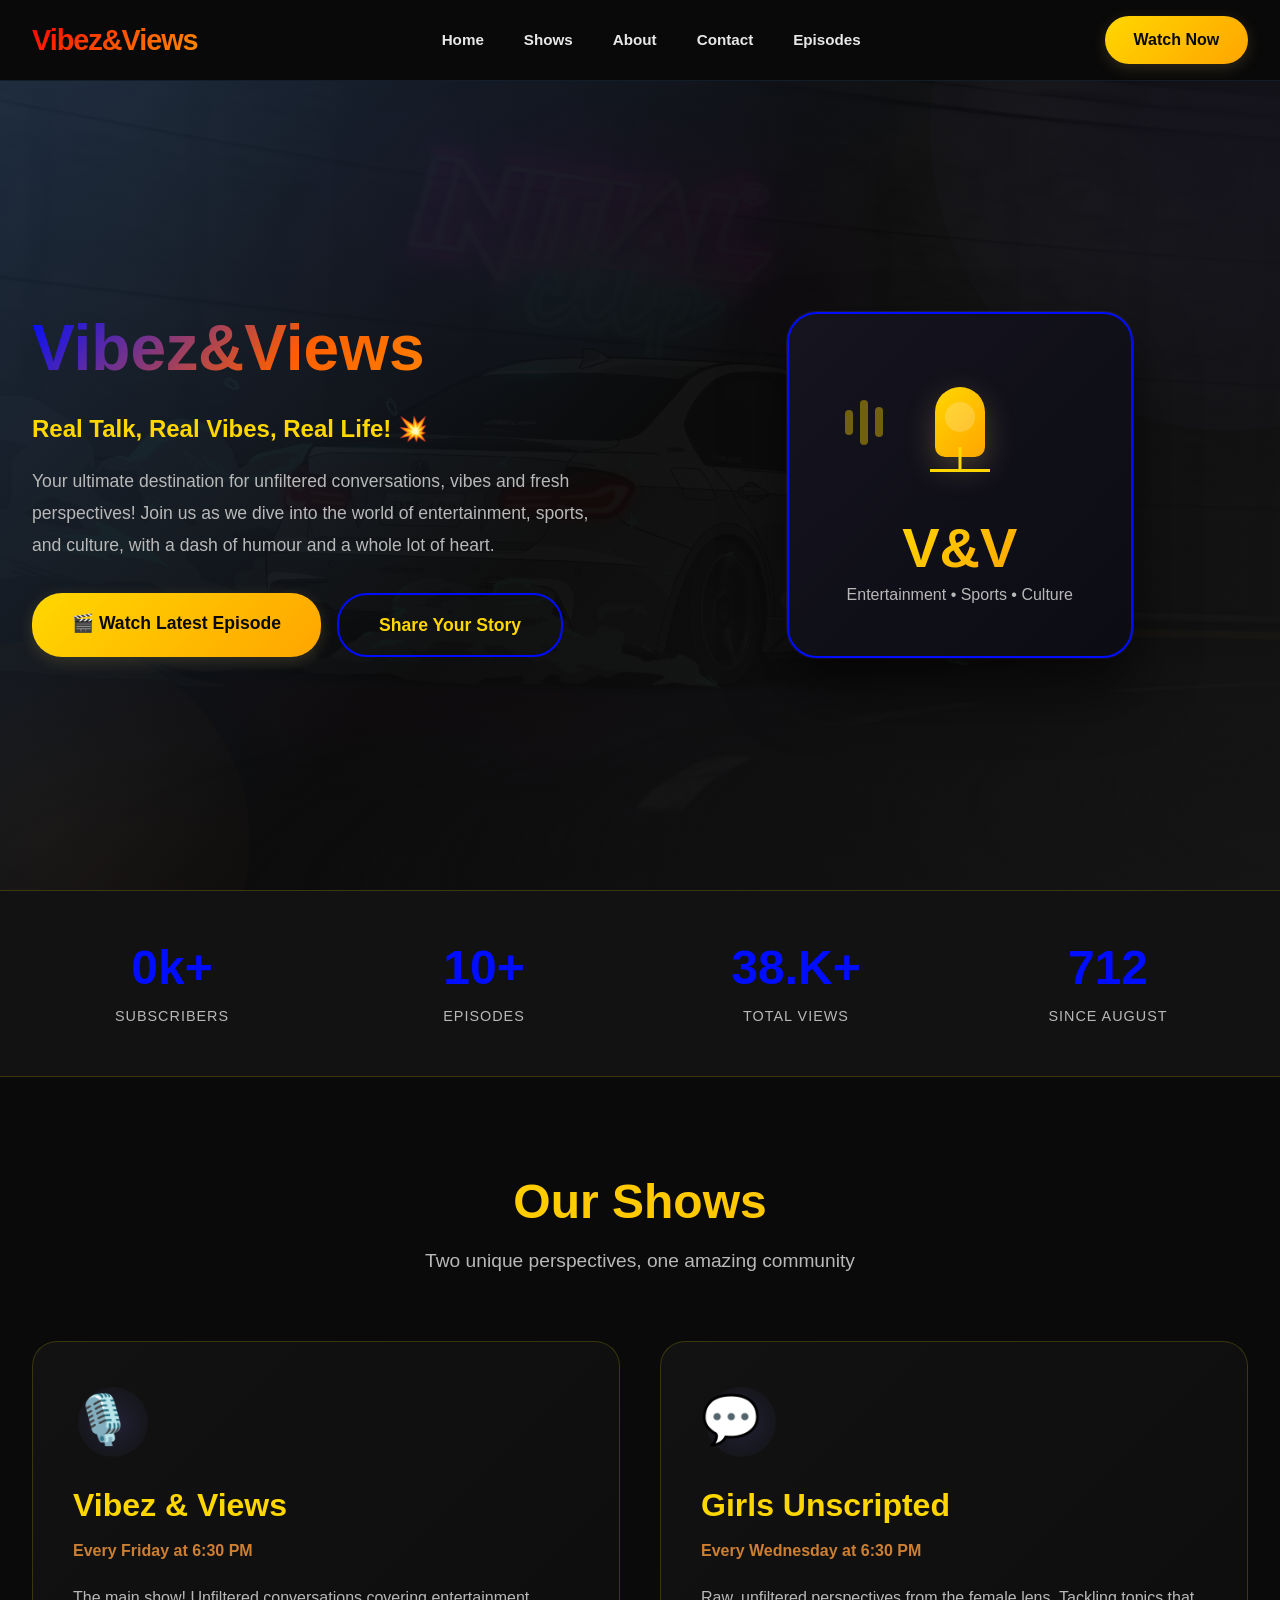
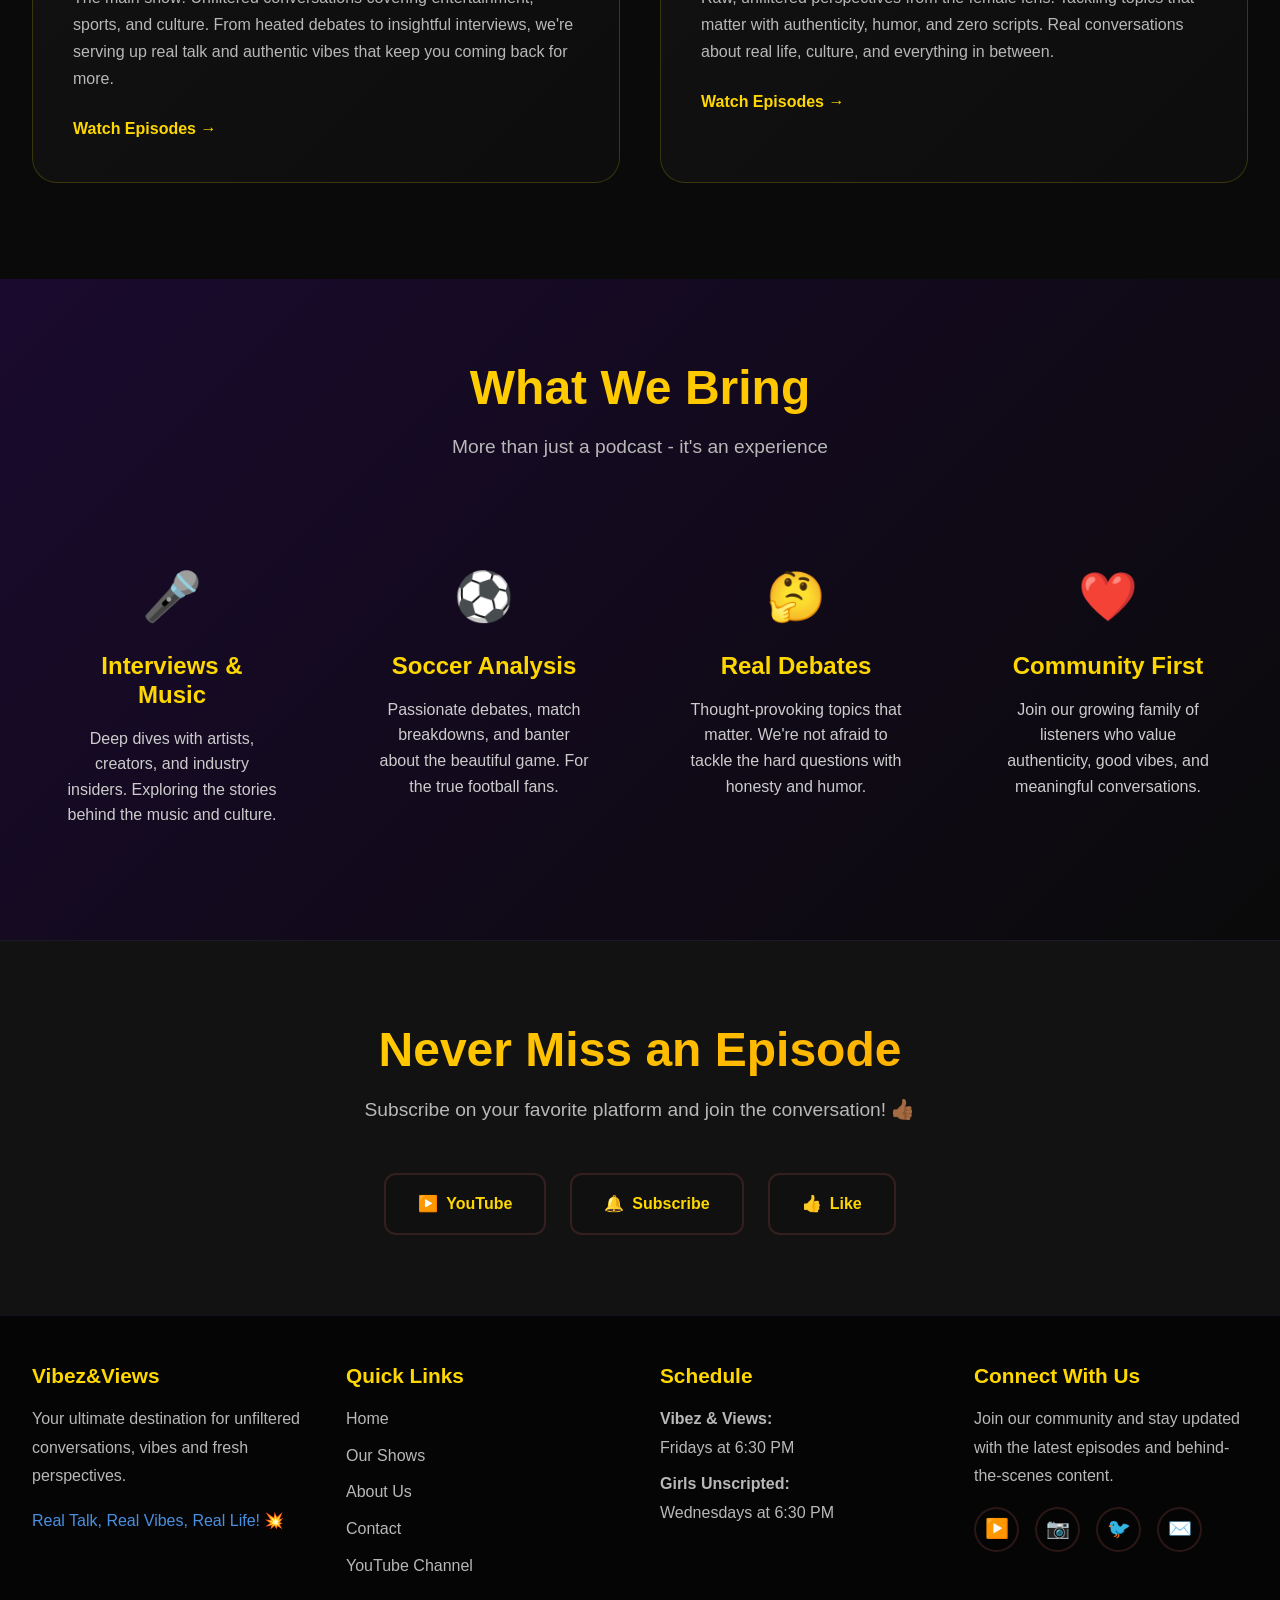
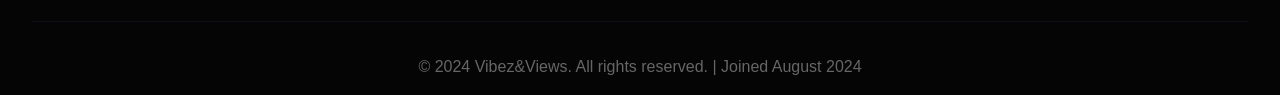
==== commit 74f75dc8: "Update index.html" ====
--- a/VandV/index.html
+++ b/VandV/index.html
@@ -5,6 +5,7 @@
     <meta name="viewport" content="width=device-width, initial-scale=1.0">
     <meta name="description" content="Vibez&Views - Your ultimate destination for unfiltered conversations, vibes and fresh perspectives. Real Talk, Real Vibes, Real Life!">
     <meta name="keywords" content="podcast, entertainment, sports, culture, interviews, debates">
+    <meta name="google-site-verification" content="kb-82WoWfwY-_x3mcAPFE5klkp_Z9FjriKCY9G_qe4g" />
     <title>Vibez&Views | Real Talk, Real Vibes, Real Life</title>
     <link rel="stylesheet" href="base.css">
     <link rel="stylesheet" href="components.css">
@@ -206,4 +207,4 @@
 
     <script src="script.js"></script>
 </body>
-</html>+</html>
